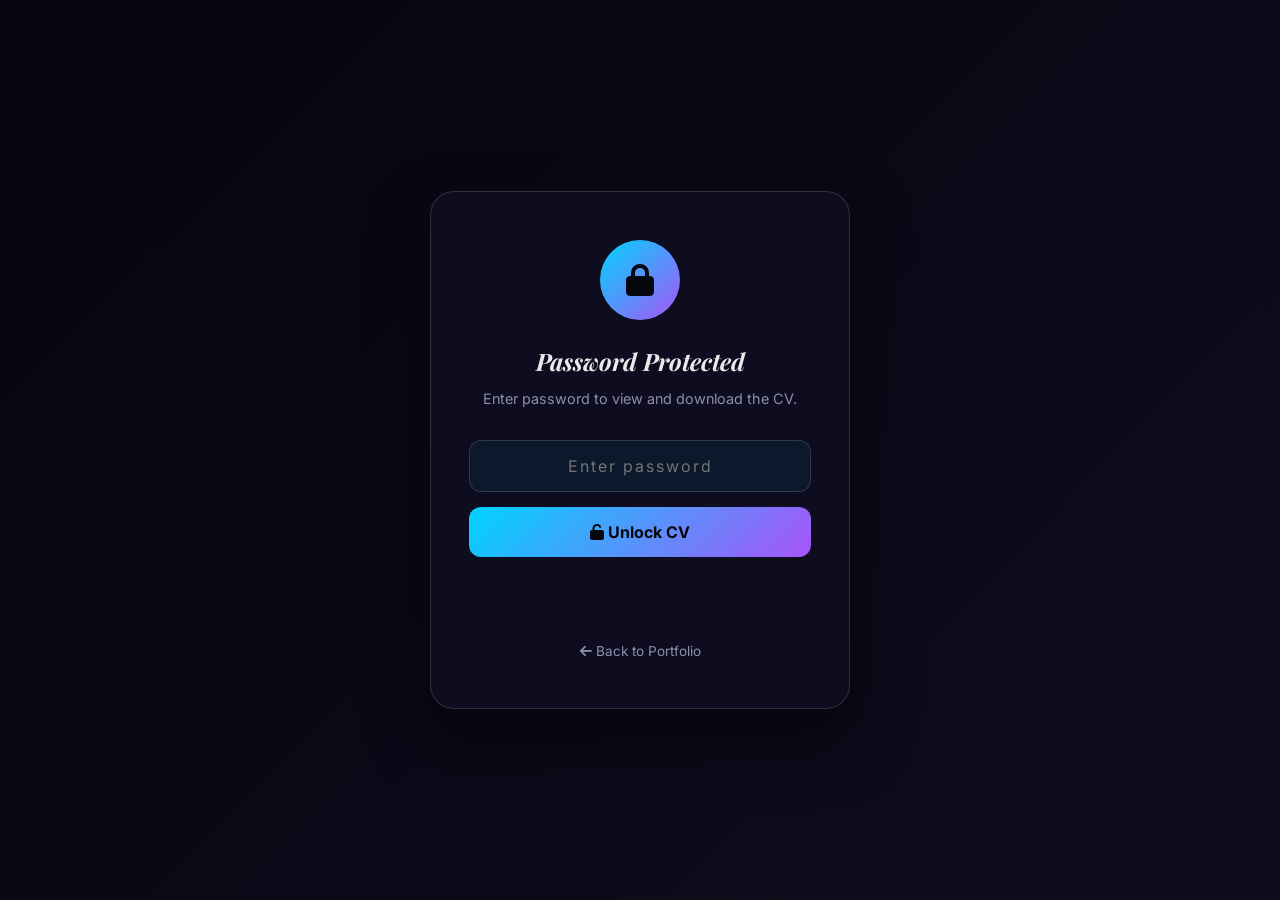
==== cv.html @ a02be7b9 "Add CV HTML file with password protection" ====
<!DOCTYPE html>
<html lang="en">
<head>
<meta charset="UTF-8">
<meta name="viewport" content="width=device-width, initial-scale=1.0, maximum-scale=5.0">
<title>CV · SAIDUR R. SAIMOON</title>
<link href="https://fonts.googleapis.com/css2?family=Playfair+Display:ital,wght@0,700;1,700&family=Cormorant+Garamond:wght@500;600;700&family=Space+Grotesk:wght@500;600;700&family=Inter:wght@400;500;600&display=swap" rel="stylesheet">
<link rel="stylesheet" href="https://cdnjs.cloudflare.com/ajax/libs/font-awesome/6.5.0/css/all.min.css">
<style>
:root{--bg:#06060f;--bg-2:#0d0d1f;--sage:#00d4ff;--sage-deep:#a855f7;--sage-light:#7ee5ff;--text:#eaeaea;--muted:#8e8eae;--line:rgba(255,255,255,.07);--line-strong:rgba(255,255,255,.14)}
*{margin:0;padding:0;box-sizing:border-box}
body{font-family:'Inter',sans-serif;background:linear-gradient(135deg,#06060f,#0d0d1f,#06060f);background-size:200% 200%;animation:bg 18s ease infinite;color:var(--text);min-height:100vh;min-height:100dvh;display:flex;align-items:center;justify-content:center;padding:20px}
@keyframes bg{0%,100%{background-position:0% 50%}50%{background-position:100% 50%}}

.lock-box{background:var(--bg-2);padding:48px 38px;border-radius:24px;max-width:420px;width:100%;text-align:center;border:1px solid var(--line-strong);box-shadow:0 30px 60px rgba(0,0,0,.5);animation:pop .5s ease}
@keyframes pop{from{opacity:0;transform:scale(.9)}to{opacity:1;transform:scale(1)}}
.lock-icon{width:80px;height:80px;border-radius:50%;background:linear-gradient(135deg,var(--sage),var(--sage-deep));display:flex;align-items:center;justify-content:center;font-size:2rem;color:#06060f;margin:0 auto 25px;animation:pulse 2s infinite}
@keyframes pulse{0%,100%{box-shadow:0 0 0 0 rgba(0,212,255,.6)}50%{box-shadow:0 0 0 25px rgba(0,212,255,0)}}
.lock-box h2{font-family:'Playfair Display',serif;font-size:1.5rem;margin-bottom:10px;font-style:italic}
.lock-box p{color:var(--muted);margin-bottom:30px;font-size:.9rem;line-height:1.6}
.lock-box input{width:100%;padding:15px 20px;border-radius:12px;background:rgba(0,212,255,.06);border:1px solid var(--line-strong);color:var(--text);font-family:inherit;font-size:1rem;margin-bottom:15px;transition:all .3s;text-align:center;letter-spacing:2px}
.lock-box input:focus{outline:none;border-color:var(--sage);box-shadow:0 0 20px rgba(0,212,255,.25)}
.lock-box button{width:100%;padding:15px;border-radius:12px;border:none;background:linear-gradient(135deg,var(--sage),var(--sage-deep));color:#06060f;font-weight:700;font-size:1rem;cursor:pointer;font-family:inherit;transition:all .3s}
.lock-box button:hover{transform:translateY(-3px);box-shadow:0 15px 30px rgba(0,212,255,.4)}
.error-msg{color:#ef5350;font-size:.85rem;margin-top:12px;min-height:1.2rem}
.back-link{display:inline-block;margin-top:25px;color:var(--muted);text-decoration:none;font-size:.85rem;transition:color .3s}
.back-link:hover{color:var(--sage)}
.shake{animation:shake .4s}
@keyframes shake{0%,100%{transform:translateX(0)}25%{transform:translateX(-10px)}75%{transform:translateX(10px)}}

.cv-container{max-width:900px;width:100%;background:var(--bg-2);border-radius:24px;padding:50px 45px;border:1px solid var(--line);box-shadow:0 30px 60px rgba(0,0,0,.5);animation:pop .6s ease}
.cv-header{display:flex;gap:30px;align-items:center;padding-bottom:30px;border-bottom:2px solid var(--line);margin-bottom:30px;flex-wrap:wrap}
.cv-photo{width:120px;height:120px;border-radius:50%;object-fit:cover;border:4px solid var(--sage);box-shadow:0 0 25px rgba(0,212,255,.4)}
.cv-header-info h1{font-family:'Playfair Display',serif;font-size:1.7rem;background:linear-gradient(90deg,var(--sage),var(--sage-light));-webkit-background-clip:text;-webkit-text-fill-color:transparent;margin-bottom:8px;font-style:italic}
.cv-header-info p{color:var(--muted);font-size:.88rem;margin-bottom:5px}
.cv-header-info p i{color:var(--sage);margin-right:8px;width:18px}
.cv-section{margin-bottom:28px}
.cv-section h3{font-family:'Cormorant Garamond',serif;font-size:1.3rem;margin-bottom:14px;color:var(--sage-light);display:flex;align-items:center;gap:10px;padding-bottom:8px;border-bottom:1px dashed var(--line-strong);font-weight:700}
.cv-section p,.cv-section li{color:var(--muted);line-height:1.8;font-size:.92rem}
.cv-section ul{list-style:none;padding-left:0}
.cv-section ul li{padding-left:22px;position:relative;margin-bottom:6px}
.cv-section ul li::before{content:'▸';position:absolute;left:0;color:var(--sage);font-weight:bold}
.edu-table{width:100%;border-collapse:collapse;font-size:.85rem;margin-top:10px}
.edu-table th,.edu-table td{padding:12px;text-align:left;border-bottom:1px solid var(--line)}
.edu-table th{color:var(--sage-light);font-weight:600;font-size:.78rem;text-transform:uppercase;letter-spacing:1px}
.edu-table td{color:var(--muted)}
.download-btn{display:inline-flex;align-items:center;gap:10px;padding:14px 30px;border-radius:50px;text-decoration:none;background:linear-gradient(135deg,var(--sage),var(--sage-deep));color:#06060f;font-weight:700;font-size:.95rem;transition:all .3s;margin-top:20px}
.download-btn:hover{transform:translateY(-3px);box-shadow:0 15px 30px rgba(0,212,255,.4)}
@media(max-width:600px){
  .cv-container{padding:30px 20px}
  .cv-header{flex-direction:column;text-align:center}
  .cv-header-info h1{font-size:1.3rem}
  .lock-box{padding:40px 22px}
  .edu-table{font-size:.72rem}
  .edu-table th,.edu-table td{padding:8px 5px}
}
</style>
</head>
<body>

<div id="lockScreen" class="lock-box">
  <div class="lock-icon"><i class="fas fa-lock"></i></div>
  <h2>Password Protected</h2>
  <p>Enter password to view and download the CV.</p>
  <input type="password" id="pwd" placeholder="Enter password" autocomplete="off">
  <button onclick="unlockCV()"><i class="fas fa-unlock"></i> Unlock CV</button>
  <p class="error-msg" id="err"></p>
  <a href="index.html" class="back-link"><i class="fas fa-arrow-left"></i> Back to Portfolio</a>
</div>

<div id="cvContent" class="cv-container" style="display:none">
  <div class="cv-header">
    <img src="profile.jpg" alt="Saidur" class="cv-photo">
    <div class="cv-header-info">
      <h1>SAIDUR R. SAIMOON</h1>
      <p><i class="fas fa-map-marker-alt"></i> Notullabad, Barishal, Bangladesh</p>
      <p><i class="fas fa-phone"></i> 01610426493</p>
      <p><i class="fas fa-envelope"></i> saidur.r.saimoon@gmail.com</p>
    </div>
  </div>

  <div class="cv-section">
    <h3><i class="fas fa-bullseye"></i> Career Objective</h3>
    <p>A motivated and responsible undergraduate student seeking opportunities to develop professional experience while applying my communication, computer, and problem-solving skills. I am eager to learn, work collaboratively, and contribute positively to an organization.</p>
  </div>

  <div class="cv-section">
    <h3><i class="fas fa-graduation-cap"></i> Educational Qualifications</h3>
    <table class="edu-table">
      <thead><tr><th>Qualification</th><th>Institution</th><th>Group</th><th>Year</th><th>Result</th></tr></thead>
      <tbody>
        <tr><td>Honours (1st Year)</td><td>Barishal Government College</td><td>Soil Science</td><td>2025–2026</td><td>Studying</td></tr>
        <tr><td>HSC</td><td>Charfesson Government College</td><td>Science</td><td>2025</td><td>GPA 4.08</td></tr>
        <tr><td>SSC</td><td>—</td><td>Science</td><td>2023</td><td>GPA 5.00</td></tr>
      </tbody>
    </table>
  </div>

  <div class="cv-section">
    <h3><i class="fas fa-user"></i> Personal Information</h3>
    <ul>
      <li><strong>Blood Group:</strong> B+</li>
      <li><strong>Relationship:</strong> Single</li>
      <li><strong>Present Address:</strong> Notullabad, Barishal, Bangladesh</li>
    </ul>
  </div>

  <div class="cv-section">
    <h3><i class="fas fa-star"></i> Skills</h3>
    <ul>
      <li>Web Designing &amp; Web Development</li>
      <li>HTML5, CSS3, JavaScript</li>
      <li>Communication and interpersonal skills</li>
      <li>Basic computer operation and digital literacy</li>
      <li>English &amp; Bangla typing — approximately 30 WPM</li>
      <li>Microsoft Word, Excel and PowerPoint — basic/intermediate</li>
      <li>Internet research and information handling</li>
      <li>Email and online communication</li>
      <li>Problem-solving and analytical thinking</li>
      <li>Teamwork and collaboration</li>
      <li>Time management and organizational skills</li>
      <li>Adaptability and willingness to learn</li>
      <li>Basic presentation and documentation skills</li>
    </ul>
  </div>

  <div class="cv-section">
    <h3><i class="fas fa-language"></i> Languages</h3>
    <ul>
      <li><strong>Bangla:</strong> 100% (Native)</li>
      <li><strong>English:</strong> 70%</li>
      <li><strong>Hindi:</strong> 70%</li>
    </ul>
  </div>

  <div class="cv-section">
    <h3><i class="fas fa-check-circle"></i> Declaration</h3>
    <p>I hereby declare that the information provided above is true and correct to the best of my knowledge.</p>
    <p style="margin-top:20px"><strong>Signature:</strong> SAIDUR R. SAIMOON</p>
  </div>

  <div style="text-align:center;margin-top:40px">
    <a href="MD_Saidur_Rohoman_Saimoon_CV-6.pdf" download class="download-btn"><i class="fas fa-download"></i> Download CV (PDF)</a>
  </div>
</div>

<script>
const PASSWORD="Saimoon1234";
function unlockCV(){
  const input=document.getElementById('pwd');
  const err=document.getElementById('err');
  const box=document.querySelector('.lock-box');
  if(input.value===PASSWORD){
    document.getElementById('lockScreen').style.display='none';
    document.getElementById('cvContent').style.display='block';
    sessionStorage.setItem('cvUnlocked','true');
    window.scrollTo({top:0,behavior:'smooth'});
  } else {
    err.textContent='❌ Wrong password. Try again.';
    box.classList.add('shake');
    setTimeout(()=>box.classList.remove('shake'),500);
    input.value='';
  }
}
document.getElementById('pwd').addEventListener('keypress',e=>{if(e.key==='Enter')unlockCV();});
if(sessionStorage.getItem('cvUnlocked')==='true'){
  document.getElementById('lockScreen').style.display='none';
  document.getElementById('cvContent').style.display='block';
}
</script>
</body>
  </html>
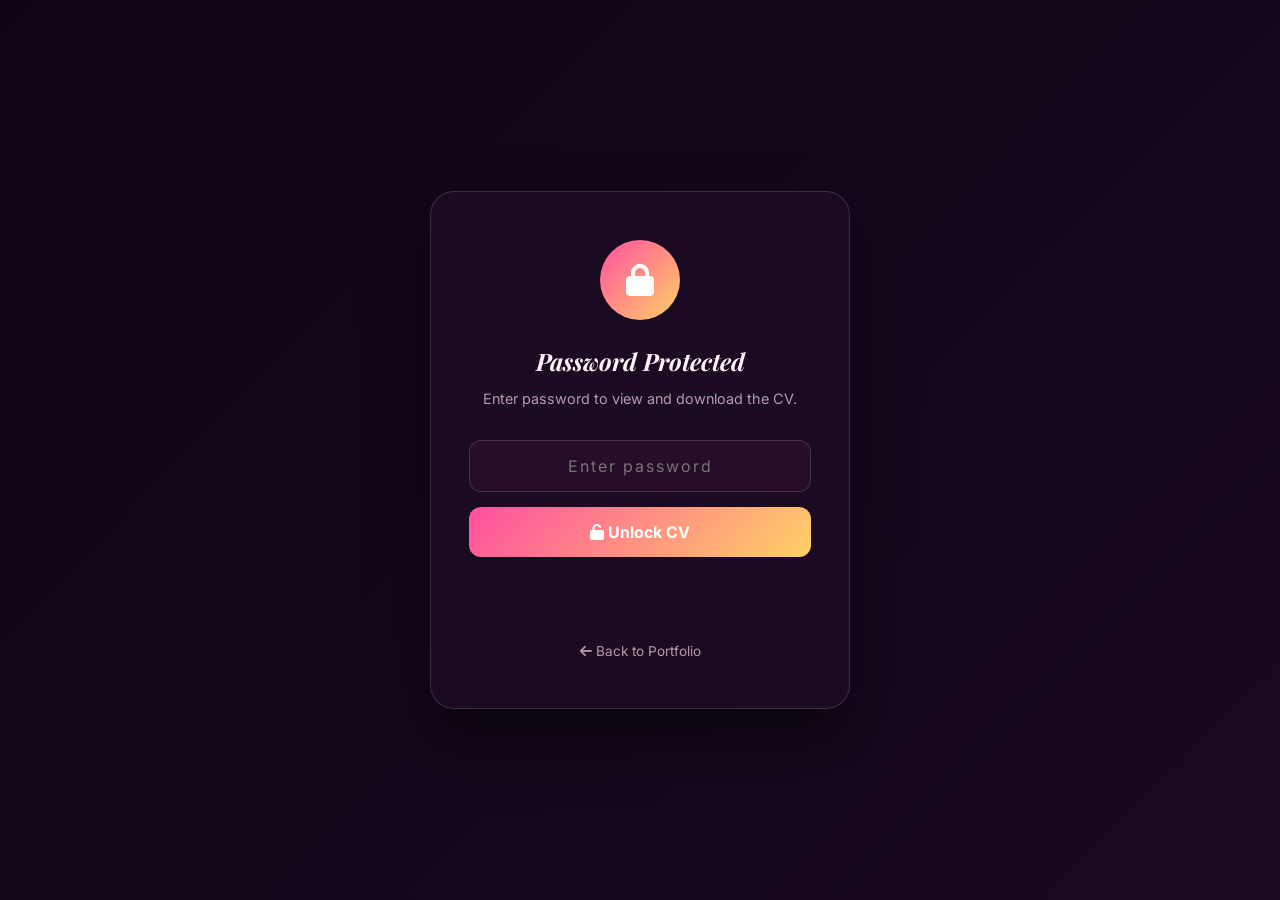
==== commit c6982c1b: "Update CV styles and educational qualifications" ====
--- a/cv.html
+++ b/cv.html
@@ -7,45 +7,45 @@
 <link href="https://fonts.googleapis.com/css2?family=Playfair+Display:ital,wght@0,700;1,700&family=Cormorant+Garamond:wght@500;600;700&family=Space+Grotesk:wght@500;600;700&family=Inter:wght@400;500;600&display=swap" rel="stylesheet">
 <link rel="stylesheet" href="https://cdnjs.cloudflare.com/ajax/libs/font-awesome/6.5.0/css/all.min.css">
 <style>
-:root{--bg:#06060f;--bg-2:#0d0d1f;--sage:#00d4ff;--sage-deep:#a855f7;--sage-light:#7ee5ff;--text:#eaeaea;--muted:#8e8eae;--line:rgba(255,255,255,.07);--line-strong:rgba(255,255,255,.14)}
+:root{--bg:#0f0514;--bg-2:#1a0a22;--primary:#ff4fa0;--primary-deep:#d62d87;--primary-light:#ff9ec9;--gold:#ffd166;--text:#fdf2f7;--muted:#b899ab;--line:rgba(255,220,235,.08);--line-strong:rgba(255,220,235,.16)}
 *{margin:0;padding:0;box-sizing:border-box}
-body{font-family:'Inter',sans-serif;background:linear-gradient(135deg,#06060f,#0d0d1f,#06060f);background-size:200% 200%;animation:bg 18s ease infinite;color:var(--text);min-height:100vh;min-height:100dvh;display:flex;align-items:center;justify-content:center;padding:20px}
+body{font-family:'Inter',sans-serif;background:linear-gradient(135deg,#0f0514,#1a0a22,#0f0514);background-size:200% 200%;animation:bg 18s ease infinite;color:var(--text);min-height:100vh;min-height:100dvh;display:flex;align-items:center;justify-content:center;padding:20px}
 @keyframes bg{0%,100%{background-position:0% 50%}50%{background-position:100% 50%}}
 
 .lock-box{background:var(--bg-2);padding:48px 38px;border-radius:24px;max-width:420px;width:100%;text-align:center;border:1px solid var(--line-strong);box-shadow:0 30px 60px rgba(0,0,0,.5);animation:pop .5s ease}
 @keyframes pop{from{opacity:0;transform:scale(.9)}to{opacity:1;transform:scale(1)}}
-.lock-icon{width:80px;height:80px;border-radius:50%;background:linear-gradient(135deg,var(--sage),var(--sage-deep));display:flex;align-items:center;justify-content:center;font-size:2rem;color:#06060f;margin:0 auto 25px;animation:pulse 2s infinite}
-@keyframes pulse{0%,100%{box-shadow:0 0 0 0 rgba(0,212,255,.6)}50%{box-shadow:0 0 0 25px rgba(0,212,255,0)}}
+.lock-icon{width:80px;height:80px;border-radius:50%;background:linear-gradient(135deg,var(--primary),var(--gold));display:flex;align-items:center;justify-content:center;font-size:2rem;color:#fff;margin:0 auto 25px;animation:pulse 2s infinite}
+@keyframes pulse{0%,100%{box-shadow:0 0 0 0 rgba(255,79,160,.6)}50%{box-shadow:0 0 0 25px rgba(255,79,160,0)}}
 .lock-box h2{font-family:'Playfair Display',serif;font-size:1.5rem;margin-bottom:10px;font-style:italic}
 .lock-box p{color:var(--muted);margin-bottom:30px;font-size:.9rem;line-height:1.6}
-.lock-box input{width:100%;padding:15px 20px;border-radius:12px;background:rgba(0,212,255,.06);border:1px solid var(--line-strong);color:var(--text);font-family:inherit;font-size:1rem;margin-bottom:15px;transition:all .3s;text-align:center;letter-spacing:2px}
-.lock-box input:focus{outline:none;border-color:var(--sage);box-shadow:0 0 20px rgba(0,212,255,.25)}
-.lock-box button{width:100%;padding:15px;border-radius:12px;border:none;background:linear-gradient(135deg,var(--sage),var(--sage-deep));color:#06060f;font-weight:700;font-size:1rem;cursor:pointer;font-family:inherit;transition:all .3s}
-.lock-box button:hover{transform:translateY(-3px);box-shadow:0 15px 30px rgba(0,212,255,.4)}
+.lock-box input{width:100%;padding:15px 20px;border-radius:12px;background:rgba(255,79,160,.06);border:1px solid var(--line-strong);color:var(--text);font-family:inherit;font-size:1rem;margin-bottom:15px;transition:all .3s;text-align:center;letter-spacing:2px}
+.lock-box input:focus{outline:none;border-color:var(--primary);box-shadow:0 0 20px rgba(255,79,160,.25)}
+.lock-box button{width:100%;padding:15px;border-radius:12px;border:none;background:linear-gradient(135deg,var(--primary),var(--gold));color:#fff;font-weight:700;font-size:1rem;cursor:pointer;font-family:inherit;transition:all .3s}
+.lock-box button:hover{transform:translateY(-3px);box-shadow:0 15px 30px rgba(255,79,160,.4)}
 .error-msg{color:#ef5350;font-size:.85rem;margin-top:12px;min-height:1.2rem}
 .back-link{display:inline-block;margin-top:25px;color:var(--muted);text-decoration:none;font-size:.85rem;transition:color .3s}
-.back-link:hover{color:var(--sage)}
+.back-link:hover{color:var(--primary)}
 .shake{animation:shake .4s}
 @keyframes shake{0%,100%{transform:translateX(0)}25%{transform:translateX(-10px)}75%{transform:translateX(10px)}}
 
 .cv-container{max-width:900px;width:100%;background:var(--bg-2);border-radius:24px;padding:50px 45px;border:1px solid var(--line);box-shadow:0 30px 60px rgba(0,0,0,.5);animation:pop .6s ease}
 .cv-header{display:flex;gap:30px;align-items:center;padding-bottom:30px;border-bottom:2px solid var(--line);margin-bottom:30px;flex-wrap:wrap}
-.cv-photo{width:120px;height:120px;border-radius:50%;object-fit:cover;border:4px solid var(--sage);box-shadow:0 0 25px rgba(0,212,255,.4)}
-.cv-header-info h1{font-family:'Playfair Display',serif;font-size:1.7rem;background:linear-gradient(90deg,var(--sage),var(--sage-light));-webkit-background-clip:text;-webkit-text-fill-color:transparent;margin-bottom:8px;font-style:italic}
+.cv-photo{width:120px;height:120px;border-radius:50%;object-fit:cover;border:4px solid var(--primary);box-shadow:0 0 25px rgba(255,79,160,.4)}
+.cv-header-info h1{font-family:'Playfair Display',serif;font-size:1.7rem;background:linear-gradient(90deg,var(--primary),var(--gold));-webkit-background-clip:text;-webkit-text-fill-color:transparent;margin-bottom:8px;font-style:italic}
 .cv-header-info p{color:var(--muted);font-size:.88rem;margin-bottom:5px}
-.cv-header-info p i{color:var(--sage);margin-right:8px;width:18px}
+.cv-header-info p i{color:var(--primary);margin-right:8px;width:18px}
 .cv-section{margin-bottom:28px}
-.cv-section h3{font-family:'Cormorant Garamond',serif;font-size:1.3rem;margin-bottom:14px;color:var(--sage-light);display:flex;align-items:center;gap:10px;padding-bottom:8px;border-bottom:1px dashed var(--line-strong);font-weight:700}
+.cv-section h3{font-family:'Cormorant Garamond',serif;font-size:1.3rem;margin-bottom:14px;color:var(--primary-light);display:flex;align-items:center;gap:10px;padding-bottom:8px;border-bottom:1px dashed var(--line-strong);font-weight:700}
 .cv-section p,.cv-section li{color:var(--muted);line-height:1.8;font-size:.92rem}
 .cv-section ul{list-style:none;padding-left:0}
 .cv-section ul li{padding-left:22px;position:relative;margin-bottom:6px}
-.cv-section ul li::before{content:'▸';position:absolute;left:0;color:var(--sage);font-weight:bold}
+.cv-section ul li::before{content:'▸';position:absolute;left:0;color:var(--primary);font-weight:bold}
 .edu-table{width:100%;border-collapse:collapse;font-size:.85rem;margin-top:10px}
 .edu-table th,.edu-table td{padding:12px;text-align:left;border-bottom:1px solid var(--line)}
-.edu-table th{color:var(--sage-light);font-weight:600;font-size:.78rem;text-transform:uppercase;letter-spacing:1px}
+.edu-table th{color:var(--primary-light);font-weight:600;font-size:.78rem;text-transform:uppercase;letter-spacing:1px}
 .edu-table td{color:var(--muted)}
-.download-btn{display:inline-flex;align-items:center;gap:10px;padding:14px 30px;border-radius:50px;text-decoration:none;background:linear-gradient(135deg,var(--sage),var(--sage-deep));color:#06060f;font-weight:700;font-size:.95rem;transition:all .3s;margin-top:20px}
-.download-btn:hover{transform:translateY(-3px);box-shadow:0 15px 30px rgba(0,212,255,.4)}
+.download-btn{display:inline-flex;align-items:center;gap:10px;padding:14px 30px;border-radius:50px;text-decoration:none;background:linear-gradient(135deg,var(--primary),var(--gold));color:#fff;font-weight:700;font-size:.95rem;transition:all .3s;margin-top:20px}
+.download-btn:hover{transform:translateY(-3px);box-shadow:0 15px 30px rgba(255,79,160,.4)}
 @media(max-width:600px){
   .cv-container{padding:30px 20px}
   .cv-header{flex-direction:column;text-align:center}
@@ -89,8 +89,8 @@
     <table class="edu-table">
       <thead><tr><th>Qualification</th><th>Institution</th><th>Group</th><th>Year</th><th>Result</th></tr></thead>
       <tbody>
-        <tr><td>Honours (1st Year)</td><td>Barishal Government College</td><td>Soil Science</td><td>2025–2026</td><td>Studying</td></tr>
-        <tr><td>HSC</td><td>Charfesson Government College</td><td>Science</td><td>2025</td><td>GPA 4.08</td></tr>
+        <tr><td>Honours (1st Year)</td><td>Government Barishal College</td><td>Soil Science</td><td>2025–2026</td><td>Studying</td></tr>
+        <tr><td>HSC</td><td>Charfesson Government College</td><td>Science</td><td>2025</td><td>GPA 3.08</td></tr>
         <tr><td>SSC</td><td>—</td><td>Science</td><td>2023</td><td>GPA 5.00</td></tr>
       </tbody>
     </table>
@@ -169,4 +169,4 @@
 }
 </script>
 </body>
-  </html>
+</html>
